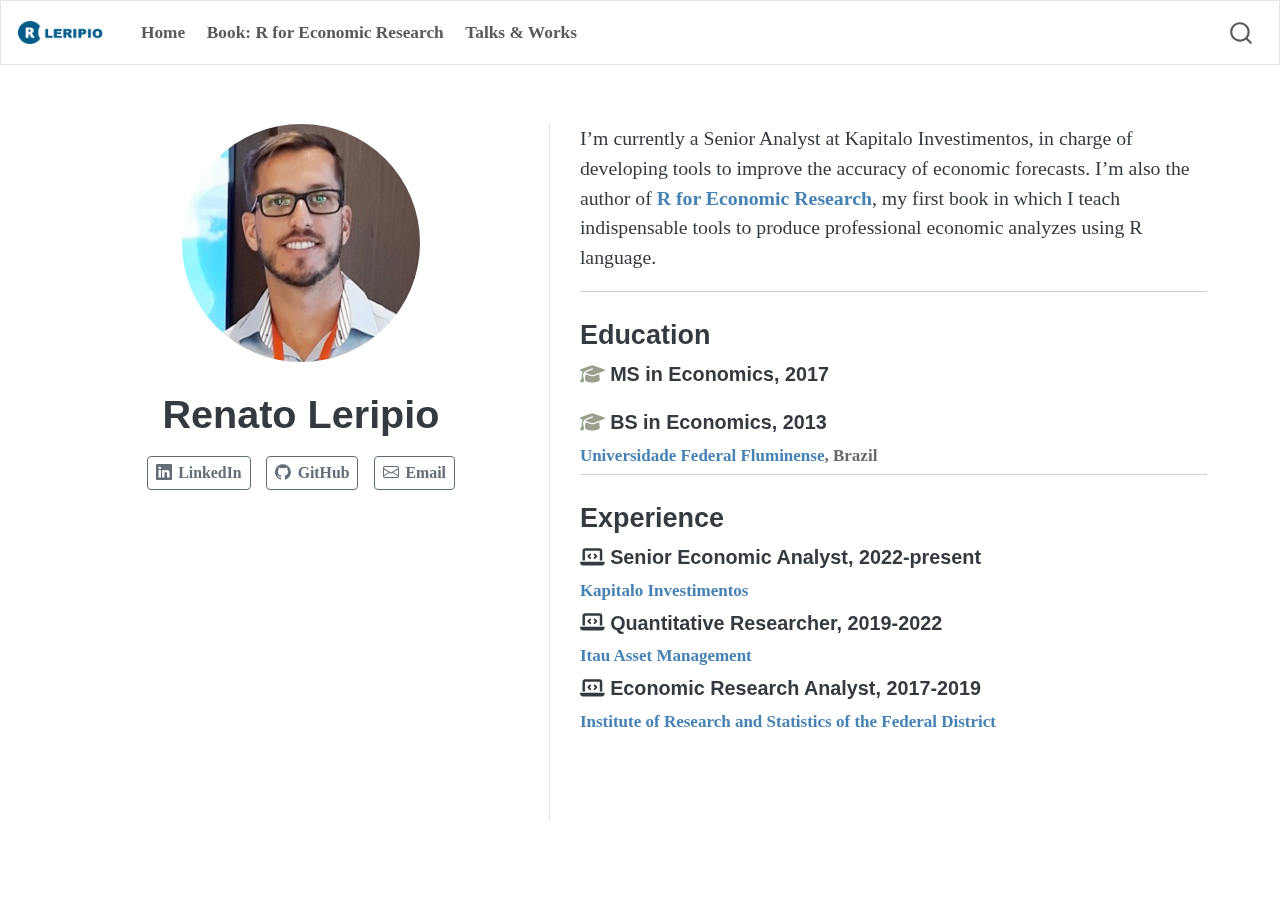
==== docs/index.html @ 789b15fc "Add files via upload" ====
<!DOCTYPE html>
<html xmlns="http://www.w3.org/1999/xhtml" lang="en" xml:lang="en"><head>

<meta charset="utf-8">
<meta name="generator" content="quarto-1.1.189">

<meta name="viewport" content="width=device-width, initial-scale=1.0, user-scalable=yes">


<title>Renato Leripio</title>
<style>
code{white-space: pre-wrap;}
span.smallcaps{font-variant: small-caps;}
div.columns{display: flex; gap: min(4vw, 1.5em);}
div.column{flex: auto; overflow-x: auto;}
div.hanging-indent{margin-left: 1.5em; text-indent: -1.5em;}
ul.task-list{list-style: none;}
ul.task-list li input[type="checkbox"] {
  width: 0.8em;
  margin: 0 0.8em 0.2em -1.6em;
  vertical-align: middle;
}
</style>


<script src="site_libs/quarto-nav/quarto-nav.js"></script>
<script src="site_libs/quarto-nav/headroom.min.js"></script>
<script src="site_libs/clipboard/clipboard.min.js"></script>
<script src="site_libs/quarto-search/autocomplete.umd.js"></script>
<script src="site_libs/quarto-search/fuse.min.js"></script>
<script src="site_libs/quarto-search/quarto-search.js"></script>
<meta name="quarto:offset" content="./">
<link href="./images/r_favicon.png" rel="icon" type="image/png">
<script src="site_libs/quarto-html/quarto.js"></script>
<script src="site_libs/quarto-html/popper.min.js"></script>
<script src="site_libs/quarto-html/tippy.umd.min.js"></script>
<link href="site_libs/quarto-html/tippy.css" rel="stylesheet">
<link href="site_libs/quarto-html/quarto-syntax-highlighting.css" rel="stylesheet" id="quarto-text-highlighting-styles">
<script src="site_libs/bootstrap/bootstrap.min.js"></script>
<link href="site_libs/bootstrap/bootstrap-icons.css" rel="stylesheet">
<link href="site_libs/bootstrap/bootstrap.min.css" rel="stylesheet" id="quarto-bootstrap" data-mode="light">
<script id="quarto-search-options" type="application/json">{
  "location": "navbar",
  "copy-button": false,
  "collapse-after": 3,
  "panel-placement": "end",
  "type": "overlay",
  "limit": 20,
  "language": {
    "search-no-results-text": "No results",
    "search-matching-documents-text": "matching documents",
    "search-copy-link-title": "Copy link to search",
    "search-hide-matches-text": "Hide additional matches",
    "search-more-match-text": "more match in this document",
    "search-more-matches-text": "more matches in this document",
    "search-clear-button-title": "Clear",
    "search-detached-cancel-button-title": "Cancel",
    "search-submit-button-title": "Submit"
  }
}</script>


<link rel="stylesheet" href="styles.css">
</head>

<body class="nav-fixed">

<div id="quarto-search-results"></div>
  <header id="quarto-header" class="headroom fixed-top">
    <nav class="navbar navbar-expand-lg navbar-dark ">
      <div class="navbar-container container-fluid">
      <div class="navbar-brand-container">
    <a href="./index.html" class="navbar-brand navbar-brand-logo">
    <img src="./images/logo.png" alt="" class="navbar-logo">
    </a>
  </div>
          <button class="navbar-toggler" type="button" data-bs-toggle="collapse" data-bs-target="#navbarCollapse" aria-controls="navbarCollapse" aria-expanded="false" aria-label="Toggle navigation" onclick="if (window.quartoToggleHeadroom) { window.quartoToggleHeadroom(); }">
  <span class="navbar-toggler-icon"></span>
</button>
          <div class="collapse navbar-collapse" id="navbarCollapse">
            <ul class="navbar-nav navbar-nav-scroll me-auto">
  <li class="nav-item">
    <a class="nav-link active" href="./index.html" aria-current="page">Home</a>
  </li>  
  <li class="nav-item">
    <a class="nav-link" href="./book.html">Book: R for Economic Research</a>
  </li>  
  <li class="nav-item">
    <a class="nav-link" href="./talks.html">Talks &amp; Works</a>
  </li>  
</ul>
              <div id="quarto-search" class="" title="Search"></div>
          </div> <!-- /navcollapse -->
      </div> <!-- /container-fluid -->
    </nav>
</header>
<!-- content -->
<div id="quarto-content" class="quarto-container page-columns page-rows-contents page-layout-full page-navbar">
<!-- sidebar -->
<!-- margin-sidebar -->
    
<!-- main -->
<div class="quarto-about-trestles column-page">
  <div class="about-entity">
    <img src="images/headshot2.jpg" class="about-image
  round " style="height: 12em; width: 12em;">
<header id="title-block-header" class="quarto-title-block default">
<div class="quarto-title">
<h1 class="title">Renato Leripio</h1>
</div>
<div class="quarto-title-meta">
  </div>
</header>
    <div class="about-links">
  <a href="https://www.linkedin.com/in/leripiorenato/" class="about-link">
    <i class="bi bi-linkedin"></i>
     <span class="about-link-text">LinkedIn</span>
  </a>
  <a href="https://github.com/leripio" class="about-link">
    <i class="bi bi-github"></i>
     <span class="about-link-text">GitHub</span>
  </a>
  <a href="mailto:leripiorenato@gmail.com" class="about-link">
    <i class="bi bi-envelope"></i>
     <span class="about-link-text">Email</span>
  </a>
</div>
  </div>
  <div class="about-contents"><main class="content column-page" id="quarto-document-content">
<p>I’m currently a Senior Analyst at Kapitalo Investimentos, in charge of developing tools to improve the accuracy of economic forecasts. I’m also the author of <a href="http://book.rleripio.com">R for Economic Research</a>, my first book in which I teach indispensable tools to produce professional economic analyzes using R language.</p>
<hr>
<section id="education" class="level3">
<h3 data-anchor-id="education">Education</h3>
<svg aria-label="Graduation Cap" role="img" viewbox="0 0 640 512" style="height:1em;width:1.25em;vertical-align:-0.125em;margin-left:auto;margin-right:auto;font-size:inherit;fill:#98A08D;overflow:visible;position:relative;"><title>Graduation Cap</title><path d="M320 32c-8.1 0-16.1 1.4-23.7 4.1L15.8 137.4C6.3 140.9 0 149.9 0 160s6.3 19.1 15.8 22.6l57.9 20.9C57.3 229.3 48 259.8 48 291.9v28.1c0 28.4-10.8 57.7-22.3 80.8c-6.5 13-13.9 25.8-22.5 37.6C0 442.7-.9 448.3 .9 453.4s6 8.9 11.2 10.2l64 16c4.2 1.1 8.7 .3 12.4-2s6.3-6.1 7.1-10.4c8.6-42.8 4.3-81.2-2.1-108.7C90.3 344.3 86 329.8 80 316.5V291.9c0-30.2 10.2-58.7 27.9-81.5c12.9-15.5 29.6-28 49.2-35.7l157-61.7c8.2-3.2 17.5 .8 20.7 9s-.8 17.5-9 20.7l-157 61.7c-12.4 4.9-23.3 12.4-32.2 21.6l159.6 57.6c7.6 2.7 15.6 4.1 23.7 4.1s16.1-1.4 23.7-4.1L624.2 182.6c9.5-3.4 15.8-12.5 15.8-22.6s-6.3-19.1-15.8-22.6L343.7 36.1C336.1 33.4 328.1 32 320 32zM128 408c0 35.3 86 72 192 72s192-36.7 192-72L496.7 262.6 354.5 314c-11.1 4-22.8 6-34.5 6s-23.5-2-34.5-6L143.3 262.6 128 408z"></path></svg> <strong>MS in Economics, 2017</strong>
<p></p>
<svg aria-label="Graduation Cap" role="img" viewbox="0 0 640 512" style="height:1em;width:1.25em;vertical-align:-0.125em;margin-left:auto;margin-right:auto;font-size:inherit;fill:#98A08D;overflow:visible;position:relative;"><title>Graduation Cap</title><path d="M320 32c-8.1 0-16.1 1.4-23.7 4.1L15.8 137.4C6.3 140.9 0 149.9 0 160s6.3 19.1 15.8 22.6l57.9 20.9C57.3 229.3 48 259.8 48 291.9v28.1c0 28.4-10.8 57.7-22.3 80.8c-6.5 13-13.9 25.8-22.5 37.6C0 442.7-.9 448.3 .9 453.4s6 8.9 11.2 10.2l64 16c4.2 1.1 8.7 .3 12.4-2s6.3-6.1 7.1-10.4c8.6-42.8 4.3-81.2-2.1-108.7C90.3 344.3 86 329.8 80 316.5V291.9c0-30.2 10.2-58.7 27.9-81.5c12.9-15.5 29.6-28 49.2-35.7l157-61.7c8.2-3.2 17.5 .8 20.7 9s-.8 17.5-9 20.7l-157 61.7c-12.4 4.9-23.3 12.4-32.2 21.6l159.6 57.6c7.6 2.7 15.6 4.1 23.7 4.1s16.1-1.4 23.7-4.1L624.2 182.6c9.5-3.4 15.8-12.5 15.8-22.6s-6.3-19.1-15.8-22.6L343.7 36.1C336.1 33.4 328.1 32 320 32zM128 408c0 35.3 86 72 192 72s192-36.7 192-72L496.7 262.6 354.5 314c-11.1 4-22.8 6-34.5 6s-23.5-2-34.5-6L143.3 262.6 128 408z"></path></svg> <strong>BS in Economics, 2013</strong>
<p></p>
<p class="custom-filiation">
<a href="https://www.uff.br/">Universidade Federal Fluminense</a>, Brazil
</p>
<hr>
</section>
<section id="experience" class="level3">
<h3 data-anchor-id="experience">Experience</h3>
<svg aria-hidden="true" role="img" viewbox="0 0 640 512" style="height:1em;width:1.25em;vertical-align:-0.125em;margin-left:auto;margin-right:auto;font-size:inherit;fill:currentColor;overflow:visible;position:relative;"><path d="M64 96c0-35.3 28.7-64 64-64H512c35.3 0 64 28.7 64 64V352H512V96H128V352H64V96zM0 403.2C0 392.6 8.6 384 19.2 384H620.8c10.6 0 19.2 8.6 19.2 19.2c0 42.4-34.4 76.8-76.8 76.8H76.8C34.4 480 0 445.6 0 403.2zM281 209l-31 31 31 31c9.4 9.4 9.4 24.6 0 33.9s-24.6 9.4-33.9 0l-48-48c-9.4-9.4-9.4-24.6 0-33.9l48-48c9.4-9.4 24.6-9.4 33.9 0s9.4 24.6 0 33.9zM393 175l48 48c9.4 9.4 9.4 24.6 0 33.9l-48 48c-9.4 9.4-24.6 9.4-33.9 0s-9.4-24.6 0-33.9l31-31-31-31c-9.4-9.4-9.4-24.6 0-33.9s24.6-9.4 33.9 0z"></path></svg> <strong>Senior Economic Analyst, 2022-present</strong>
<p></p>
<p class="custom-filiation">
<a href="https://www.kapitalo.com.br">Kapitalo Investimentos</a>
</p>
<svg aria-hidden="true" role="img" viewbox="0 0 640 512" style="height:1em;width:1.25em;vertical-align:-0.125em;margin-left:auto;margin-right:auto;font-size:inherit;fill:currentColor;overflow:visible;position:relative;"><path d="M64 96c0-35.3 28.7-64 64-64H512c35.3 0 64 28.7 64 64V352H512V96H128V352H64V96zM0 403.2C0 392.6 8.6 384 19.2 384H620.8c10.6 0 19.2 8.6 19.2 19.2c0 42.4-34.4 76.8-76.8 76.8H76.8C34.4 480 0 445.6 0 403.2zM281 209l-31 31 31 31c9.4 9.4 9.4 24.6 0 33.9s-24.6 9.4-33.9 0l-48-48c-9.4-9.4-9.4-24.6 0-33.9l48-48c9.4-9.4 24.6-9.4 33.9 0s9.4 24.6 0 33.9zM393 175l48 48c9.4 9.4 9.4 24.6 0 33.9l-48 48c-9.4 9.4-24.6 9.4-33.9 0s-9.4-24.6 0-33.9l31-31-31-31c-9.4-9.4-9.4-24.6 0-33.9s24.6-9.4 33.9 0z"></path></svg> <strong>Quantitative Researcher, 2019-2022</strong>
<p></p>
<p class="custom-filiation">
<a href="https://www.itauassetmanagement.com.br/">Itau Asset Management</a>
</p>
<svg aria-hidden="true" role="img" viewbox="0 0 640 512" style="height:1em;width:1.25em;vertical-align:-0.125em;margin-left:auto;margin-right:auto;font-size:inherit;fill:currentColor;overflow:visible;position:relative;"><path d="M64 96c0-35.3 28.7-64 64-64H512c35.3 0 64 28.7 64 64V352H512V96H128V352H64V96zM0 403.2C0 392.6 8.6 384 19.2 384H620.8c10.6 0 19.2 8.6 19.2 19.2c0 42.4-34.4 76.8-76.8 76.8H76.8C34.4 480 0 445.6 0 403.2zM281 209l-31 31 31 31c9.4 9.4 9.4 24.6 0 33.9s-24.6 9.4-33.9 0l-48-48c-9.4-9.4-9.4-24.6 0-33.9l48-48c9.4-9.4 24.6-9.4 33.9 0s9.4 24.6 0 33.9zM393 175l48 48c9.4 9.4 9.4 24.6 0 33.9l-48 48c-9.4 9.4-24.6 9.4-33.9 0s-9.4-24.6 0-33.9l31-31-31-31c-9.4-9.4-9.4-24.6 0-33.9s24.6-9.4 33.9 0z"></path></svg> <strong>Economic Research Analyst, 2017-2019</strong>
<p></p>
<p class="custom-filiation">
<a href="https://www.ipe.df.gov.br/">Institute of Research and Statistics of the Federal District</a>
</p>


</section>
</main></div>
</div>
 <!-- /main -->
<script id="quarto-html-after-body" type="application/javascript">
window.document.addEventListener("DOMContentLoaded", function (event) {
  const toggleBodyColorMode = (bsSheetEl) => {
    const mode = bsSheetEl.getAttribute("data-mode");
    const bodyEl = window.document.querySelector("body");
    if (mode === "dark") {
      bodyEl.classList.add("quarto-dark");
      bodyEl.classList.remove("quarto-light");
    } else {
      bodyEl.classList.add("quarto-light");
      bodyEl.classList.remove("quarto-dark");
    }
  }
  const toggleBodyColorPrimary = () => {
    const bsSheetEl = window.document.querySelector("link#quarto-bootstrap");
    if (bsSheetEl) {
      toggleBodyColorMode(bsSheetEl);
    }
  }
  toggleBodyColorPrimary();  
  const clipboard = new window.ClipboardJS('.code-copy-button', {
    target: function(trigger) {
      return trigger.previousElementSibling;
    }
  });
  clipboard.on('success', function(e) {
    // button target
    const button = e.trigger;
    // don't keep focus
    button.blur();
    // flash "checked"
    button.classList.add('code-copy-button-checked');
    var currentTitle = button.getAttribute("title");
    button.setAttribute("title", "Copied!");
    setTimeout(function() {
      button.setAttribute("title", currentTitle);
      button.classList.remove('code-copy-button-checked');
    }, 1000);
    // clear code selection
    e.clearSelection();
  });
  function tippyHover(el, contentFn) {
    const config = {
      allowHTML: true,
      content: contentFn,
      maxWidth: 500,
      delay: 100,
      arrow: false,
      appendTo: function(el) {
          return el.parentElement;
      },
      interactive: true,
      interactiveBorder: 10,
      theme: 'quarto',
      placement: 'bottom-start'
    };
    window.tippy(el, config); 
  }
  const noterefs = window.document.querySelectorAll('a[role="doc-noteref"]');
  for (var i=0; i<noterefs.length; i++) {
    const ref = noterefs[i];
    tippyHover(ref, function() {
      // use id or data attribute instead here
      let href = ref.getAttribute('data-footnote-href') || ref.getAttribute('href');
      try { href = new URL(href).hash; } catch {}
      const id = href.replace(/^#\/?/, "");
      const note = window.document.getElementById(id);
      return note.innerHTML;
    });
  }
  var bibliorefs = window.document.querySelectorAll('a[role="doc-biblioref"]');
  for (var i=0; i<bibliorefs.length; i++) {
    const ref = bibliorefs[i];
    const cites = ref.parentNode.getAttribute('data-cites').split(' ');
    tippyHover(ref, function() {
      var popup = window.document.createElement('div');
      cites.forEach(function(cite) {
        var citeDiv = window.document.createElement('div');
        citeDiv.classList.add('hanging-indent');
        citeDiv.classList.add('csl-entry');
        var biblioDiv = window.document.getElementById('ref-' + cite);
        if (biblioDiv) {
          citeDiv.innerHTML = biblioDiv.innerHTML;
        }
        popup.appendChild(citeDiv);
      });
      return popup.innerHTML;
    });
  }
});
</script>
</div> <!-- /content -->



</body></html>
---- docs/site_libs/quarto-html/tippy.css ----
.tippy-box[data-animation=fade][data-state=hidden]{opacity:0}[data-tippy-root]{max-width:calc(100vw - 10px)}.tippy-box{position:relative;background-color:#333;color:#fff;border-radius:4px;font-size:14px;line-height:1.4;white-space:normal;outline:0;transition-property:transform,visibility,opacity}.tippy-box[data-placement^=top]>.tippy-arrow{bottom:0}.tippy-box[data-placement^=top]>.tippy-arrow:before{bottom:-7px;left:0;border-width:8px 8px 0;border-top-color:initial;transform-origin:center top}.tippy-box[data-placement^=bottom]>.tippy-arrow{top:0}.tippy-box[data-placement^=bottom]>.tippy-arrow:before{top:-7px;left:0;border-width:0 8px 8px;border-bottom-color:initial;transform-origin:center bottom}.tippy-box[data-placement^=left]>.tippy-arrow{right:0}.tippy-box[data-placement^=left]>.tippy-arrow:before{border-width:8px 0 8px 8px;border-left-color:initial;right:-7px;transform-origin:center left}.tippy-box[data-placement^=right]>.tippy-arrow{left:0}.tippy-box[data-placement^=right]>.tippy-arrow:before{left:-7px;border-width:8px 8px 8px 0;border-right-color:initial;transform-origin:center right}.tippy-box[data-inertia][data-state=visible]{transition-timing-function:cubic-bezier(.54,1.5,.38,1.11)}.tippy-arrow{width:16px;height:16px;color:#333}.tippy-arrow:before{content:"";position:absolute;border-color:transparent;border-style:solid}.tippy-content{position:relative;padding:5px 9px;z-index:1}
---- docs/site_libs/quarto-html/quarto-syntax-highlighting.css ----
/* quarto syntax highlight colors */
:root {
  --quarto-hl-ot-color: #003B4F;
  --quarto-hl-at-color: #657422;
  --quarto-hl-ss-color: #20794D;
  --quarto-hl-an-color: #5E5E5E;
  --quarto-hl-fu-color: #4758AB;
  --quarto-hl-st-color: #20794D;
  --quarto-hl-cf-color: #003B4F;
  --quarto-hl-op-color: #5E5E5E;
  --quarto-hl-er-color: #AD0000;
  --quarto-hl-bn-color: #AD0000;
  --quarto-hl-al-color: #AD0000;
  --quarto-hl-va-color: #111111;
  --quarto-hl-bu-color: inherit;
  --quarto-hl-ex-color: inherit;
  --quarto-hl-pp-color: #AD0000;
  --quarto-hl-in-color: #5E5E5E;
  --quarto-hl-vs-color: #20794D;
  --quarto-hl-wa-color: #5E5E5E;
  --quarto-hl-do-color: #5E5E5E;
  --quarto-hl-im-color: #00769E;
  --quarto-hl-ch-color: #20794D;
  --quarto-hl-dt-color: #AD0000;
  --quarto-hl-fl-color: #AD0000;
  --quarto-hl-co-color: #5E5E5E;
  --quarto-hl-cv-color: #5E5E5E;
  --quarto-hl-cn-color: #8f5902;
  --quarto-hl-sc-color: #5E5E5E;
  --quarto-hl-dv-color: #AD0000;
  --quarto-hl-kw-color: #003B4F;
}

/* other quarto variables */
:root {
  --quarto-font-monospace: SFMono-Regular, Menlo, Monaco, Consolas, "Liberation Mono", "Courier New", monospace;
}

pre > code.sourceCode > span {
  color: #003B4F;
}

code span {
  color: #003B4F;
}

code.sourceCode > span {
  color: #003B4F;
}

div.sourceCode,
div.sourceCode pre.sourceCode {
  color: #003B4F;
}

code span.ot {
  color: #003B4F;
}

code span.at {
  color: #657422;
}

code span.ss {
  color: #20794D;
}

code span.an {
  color: #5E5E5E;
}

code span.fu {
  color: #4758AB;
}

code span.st {
  color: #20794D;
}

code span.cf {
  color: #003B4F;
}

code span.op {
  color: #5E5E5E;
}

code span.er {
  color: #AD0000;
}

code span.bn {
  color: #AD0000;
}

code span.al {
  color: #AD0000;
}

code span.va {
  color: #111111;
}

code span.pp {
  color: #AD0000;
}

code span.in {
  color: #5E5E5E;
}

code span.vs {
  color: #20794D;
}

code span.wa {
  color: #5E5E5E;
  font-style: italic;
}

code span.do {
  color: #5E5E5E;
  font-style: italic;
}

code span.im {
  color: #00769E;
}

code span.ch {
  color: #20794D;
}

code span.dt {
  color: #AD0000;
}

code span.fl {
  color: #AD0000;
}

code span.co {
  color: #5E5E5E;
}

code span.cv {
  color: #5E5E5E;
  font-style: italic;
}

code span.cn {
  color: #8f5902;
}

code span.sc {
  color: #5E5E5E;
}

code span.dv {
  color: #AD0000;
}

code span.kw {
  color: #003B4F;
}

.prevent-inlining {
  content: "</";
}

/*# sourceMappingURL=debc5d5d77c3f9108843748ff7464032.css.map */
---- docs/styles.css ----
/* css styles */

.custom-filiation {
  @import url('https://fonts.googleapis.com/css2?family=Bree+Serif&display=swap');
  font-family: 'Bree Serif', serif;
  font-size: 17px;
  font-weight: bold;
  line-height: 0;
  color: #696969;
  margin-right: 10px;
}

a:link {
  @import url('https://fonts.googleapis.com/css2?family=Bree+Serif&display=swap');
  font-family: 'Bree Serif', serif;
  text-decoration: none;
  color: #4682B4;
  font-weight: bold;
}

a:hover {
  font-weight: bold;
  text-decoration: underline;
  @import url('https://fonts.googleapis.com/css2?family=Bree+Serif&display=swap');
  font-family: 'Bree Serif', serif;
  color: #B0C4DE;
}
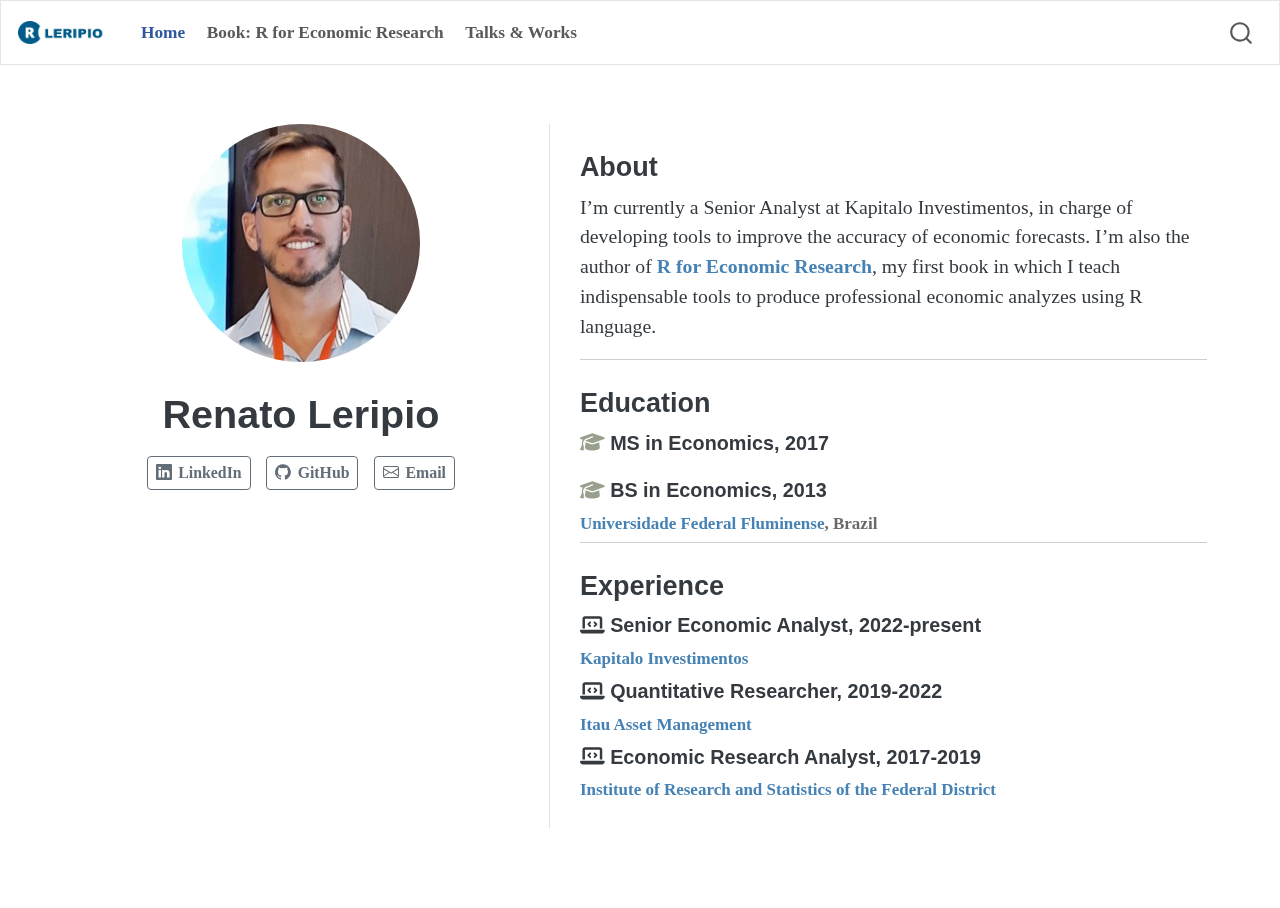
==== commit d2453d49: "Add files via upload" ====
--- a/docs/index.html
+++ b/docs/index.html
@@ -2,7 +2,7 @@
 <html xmlns="http://www.w3.org/1999/xhtml" lang="en" xml:lang="en"><head>
 
 <meta charset="utf-8">
-<meta name="generator" content="quarto-1.1.189">
+<meta name="generator" content="quarto-1.2.269">
 
 <meta name="viewport" content="width=device-width, initial-scale=1.0, user-scalable=yes">
 
@@ -80,13 +80,16 @@
           <div class="collapse navbar-collapse" id="navbarCollapse">
             <ul class="navbar-nav navbar-nav-scroll me-auto">
   <li class="nav-item">
-    <a class="nav-link active" href="./index.html" aria-current="page">Home</a>
+    <a class="nav-link active" href="./index.html" aria-current="page">
+ <span class="menu-text">Home</span></a>
   </li>  
   <li class="nav-item">
-    <a class="nav-link" href="./book.html">Book: R for Economic Research</a>
+    <a class="nav-link" href="./book.html">
+ <span class="menu-text">Book: R for Economic Research</span></a>
   </li>  
   <li class="nav-item">
-    <a class="nav-link" href="./talks.html">Talks &amp; Works</a>
+    <a class="nav-link" href="./talks.html">
+ <span class="menu-text">Talks &amp; Works</span></a>
   </li>  
 </ul>
               <div id="quarto-search" class="" title="Search"></div>
@@ -127,8 +130,11 @@
 </div>
   </div>
   <div class="about-contents"><main class="content column-page" id="quarto-document-content">
+<section id="about" class="level3">
+<h3 data-anchor-id="about">About</h3>
 <p>I’m currently a Senior Analyst at Kapitalo Investimentos, in charge of developing tools to improve the accuracy of economic forecasts. I’m also the author of <a href="http://book.rleripio.com">R for Economic Research</a>, my first book in which I teach indispensable tools to produce professional economic analyzes using R language.</p>
 <hr>
+</section>
 <section id="education" class="level3">
 <h3 data-anchor-id="education">Education</h3>
 <svg aria-label="Graduation Cap" role="img" viewbox="0 0 640 512" style="height:1em;width:1.25em;vertical-align:-0.125em;margin-left:auto;margin-right:auto;font-size:inherit;fill:#98A08D;overflow:visible;position:relative;"><title>Graduation Cap</title><path d="M320 32c-8.1 0-16.1 1.4-23.7 4.1L15.8 137.4C6.3 140.9 0 149.9 0 160s6.3 19.1 15.8 22.6l57.9 20.9C57.3 229.3 48 259.8 48 291.9v28.1c0 28.4-10.8 57.7-22.3 80.8c-6.5 13-13.9 25.8-22.5 37.6C0 442.7-.9 448.3 .9 453.4s6 8.9 11.2 10.2l64 16c4.2 1.1 8.7 .3 12.4-2s6.3-6.1 7.1-10.4c8.6-42.8 4.3-81.2-2.1-108.7C90.3 344.3 86 329.8 80 316.5V291.9c0-30.2 10.2-58.7 27.9-81.5c12.9-15.5 29.6-28 49.2-35.7l157-61.7c8.2-3.2 17.5 .8 20.7 9s-.8 17.5-9 20.7l-157 61.7c-12.4 4.9-23.3 12.4-32.2 21.6l159.6 57.6c7.6 2.7 15.6 4.1 23.7 4.1s16.1-1.4 23.7-4.1L624.2 182.6c9.5-3.4 15.8-12.5 15.8-22.6s-6.3-19.1-15.8-22.6L343.7 36.1C336.1 33.4 328.1 32 320 32zM128 408c0 35.3 86 72 192 72s192-36.7 192-72L496.7 262.6 354.5 314c-11.1 4-22.8 6-34.5 6s-23.5-2-34.5-6L143.3 262.6 128 408z"></path></svg> <strong>MS in Economics, 2017</strong>
@@ -197,7 +203,24 @@
     button.classList.add('code-copy-button-checked');
     var currentTitle = button.getAttribute("title");
     button.setAttribute("title", "Copied!");
+    let tooltip;
+    if (window.bootstrap) {
+      button.setAttribute("data-bs-toggle", "tooltip");
+      button.setAttribute("data-bs-placement", "left");
+      button.setAttribute("data-bs-title", "Copied!");
+      tooltip = new bootstrap.Tooltip(button, 
+        { trigger: "manual", 
+          customClass: "code-copy-button-tooltip",
+          offset: [0, -8]});
+      tooltip.show();    
+    }
     setTimeout(function() {
+      if (tooltip) {
+        tooltip.hide();
+        button.removeAttribute("data-bs-title");
+        button.removeAttribute("data-bs-toggle");
+        button.removeAttribute("data-bs-placement");
+      }
       button.setAttribute("title", currentTitle);
       button.classList.remove('code-copy-button-checked');
     }, 1000);
@@ -233,24 +256,42 @@
       return note.innerHTML;
     });
   }
+  const findCites = (el) => {
+    const parentEl = el.parentElement;
+    if (parentEl) {
+      const cites = parentEl.dataset.cites;
+      if (cites) {
+        return {
+          el,
+          cites: cites.split(' ')
+        };
+      } else {
+        return findCites(el.parentElement)
+      }
+    } else {
+      return undefined;
+    }
+  };
   var bibliorefs = window.document.querySelectorAll('a[role="doc-biblioref"]');
   for (var i=0; i<bibliorefs.length; i++) {
     const ref = bibliorefs[i];
-    const cites = ref.parentNode.getAttribute('data-cites').split(' ');
-    tippyHover(ref, function() {
-      var popup = window.document.createElement('div');
-      cites.forEach(function(cite) {
-        var citeDiv = window.document.createElement('div');
-        citeDiv.classList.add('hanging-indent');
-        citeDiv.classList.add('csl-entry');
-        var biblioDiv = window.document.getElementById('ref-' + cite);
-        if (biblioDiv) {
-          citeDiv.innerHTML = biblioDiv.innerHTML;
-        }
-        popup.appendChild(citeDiv);
+    const citeInfo = findCites(ref);
+    if (citeInfo) {
+      tippyHover(citeInfo.el, function() {
+        var popup = window.document.createElement('div');
+        citeInfo.cites.forEach(function(cite) {
+          var citeDiv = window.document.createElement('div');
+          citeDiv.classList.add('hanging-indent');
+          citeDiv.classList.add('csl-entry');
+          var biblioDiv = window.document.getElementById('ref-' + cite);
+          if (biblioDiv) {
+            citeDiv.innerHTML = biblioDiv.innerHTML;
+          }
+          popup.appendChild(citeDiv);
+        });
+        return popup.innerHTML;
       });
-      return popup.innerHTML;
-    });
+    }
   }
 });
 </script>
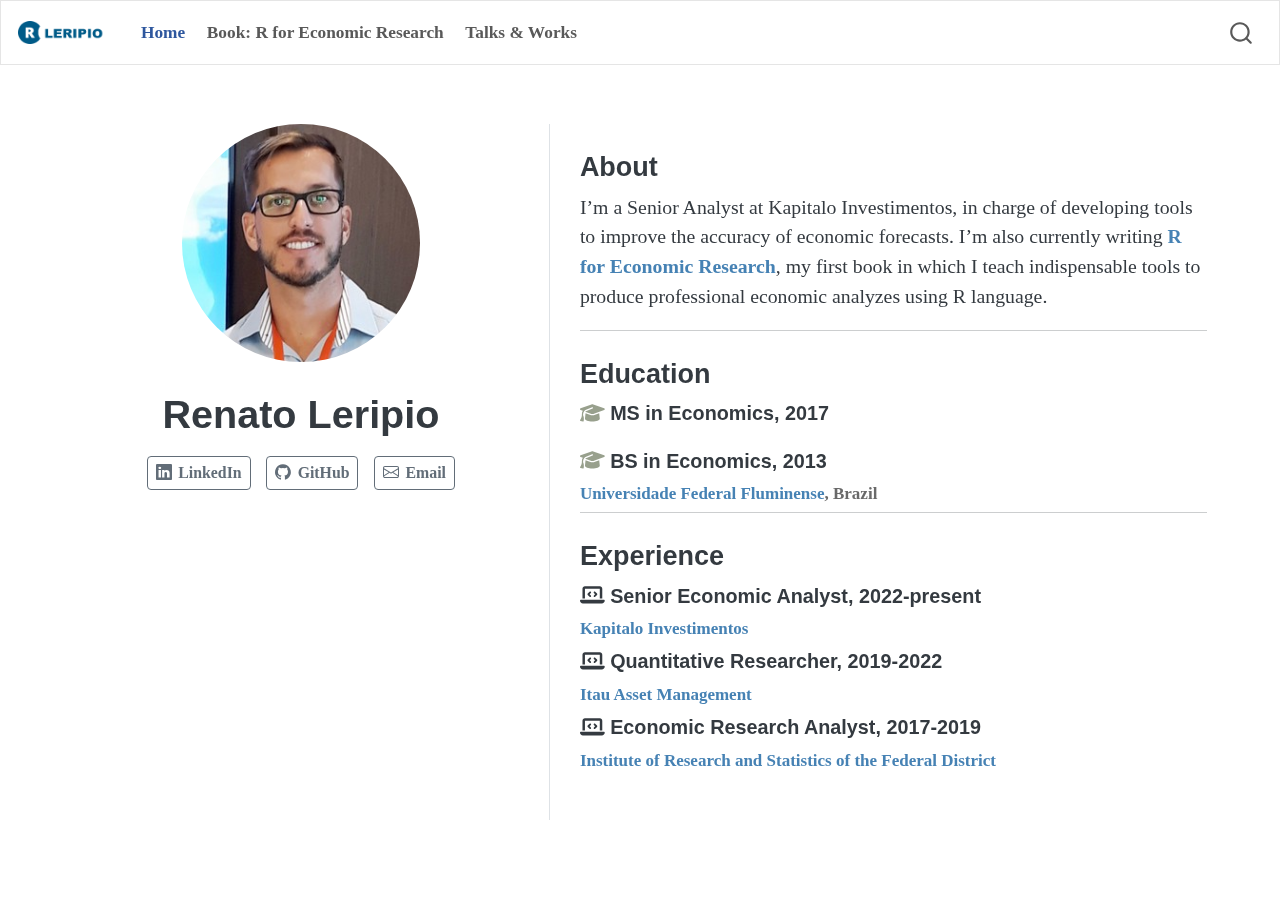
==== commit d304e20a: "Add files via upload" ====
--- a/docs/index.html
+++ b/docs/index.html
@@ -58,6 +58,15 @@
     "search-submit-button-title": "Submit"
   }
 }</script>
+<script async="" src="https://www.googletagmanager.com/gtag/js?id=G-4HE60YY1JD"></script>
+
+<script type="text/javascript">
+
+window.dataLayer = window.dataLayer || [];
+function gtag(){dataLayer.push(arguments);}
+gtag('js', new Date());
+gtag('config', 'G-4HE60YY1JD', { 'anonymize_ip': true});
+</script>
 
 
 <link rel="stylesheet" href="styles.css">
@@ -132,7 +141,7 @@
   <div class="about-contents"><main class="content column-page" id="quarto-document-content">
 <section id="about" class="level3">
 <h3 data-anchor-id="about">About</h3>
-<p>I’m currently a Senior Analyst at Kapitalo Investimentos, in charge of developing tools to improve the accuracy of economic forecasts. I’m also the author of <a href="http://book.rleripio.com">R for Economic Research</a>, my first book in which I teach indispensable tools to produce professional economic analyzes using R language.</p>
+<p>I’m a Senior Analyst at Kapitalo Investimentos, in charge of developing tools to improve the accuracy of economic forecasts. I’m also currently writing <a href="http://book.rleripio.com">R for Economic Research</a>, my first book in which I teach indispensable tools to produce professional economic analyzes using R language.</p>
 <hr>
 </section>
 <section id="education" class="level3">
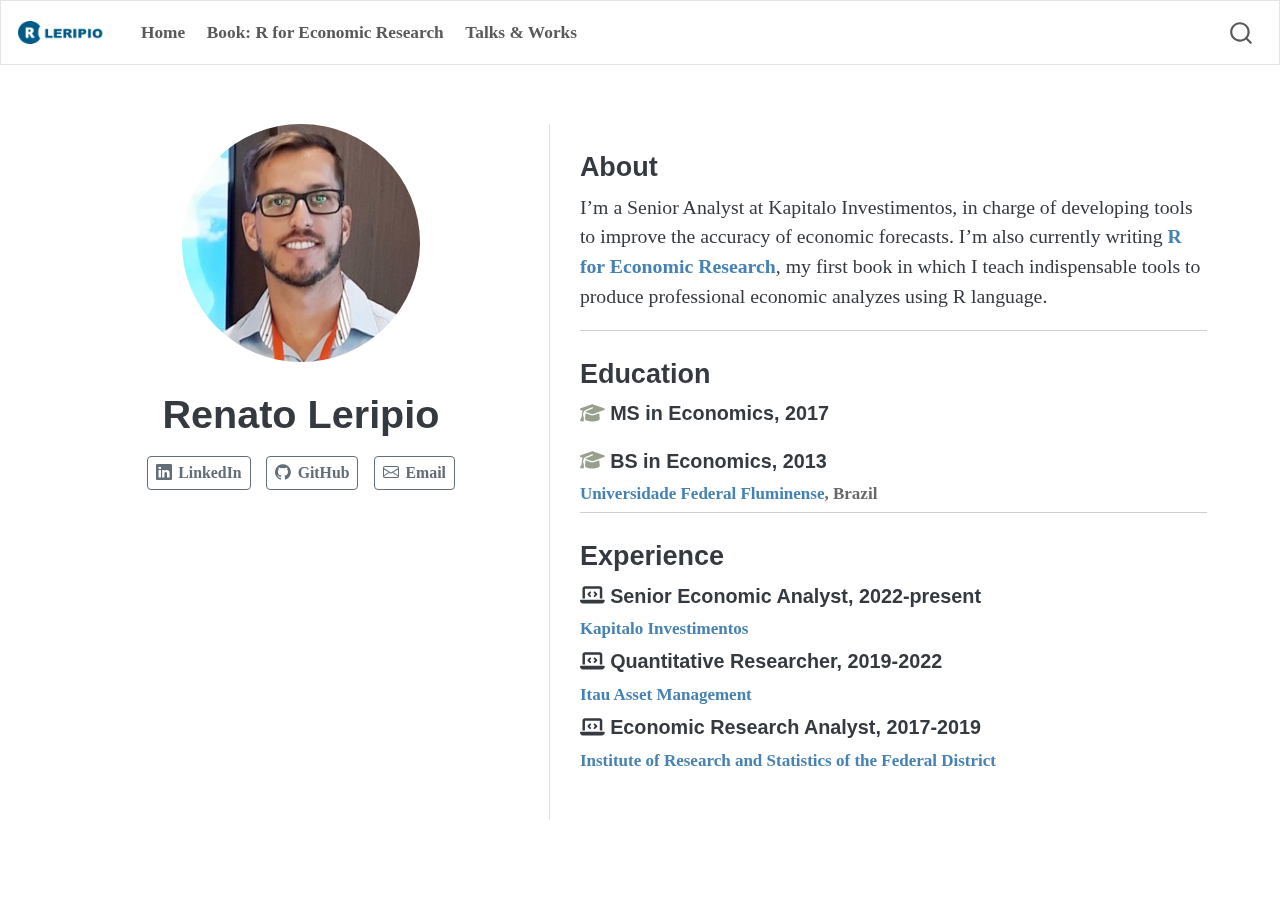
==== commit 13601ebd: "Add files via upload" ====
--- a/docs/index.html
+++ b/docs/index.html
@@ -2,7 +2,7 @@
 <html xmlns="http://www.w3.org/1999/xhtml" lang="en" xml:lang="en"><head>
 
 <meta charset="utf-8">
-<meta name="generator" content="quarto-1.2.269">
+<meta name="generator" content="quarto-1.1.189">
 
 <meta name="viewport" content="width=device-width, initial-scale=1.0, user-scalable=yes">
 
@@ -89,16 +89,13 @@
           <div class="collapse navbar-collapse" id="navbarCollapse">
             <ul class="navbar-nav navbar-nav-scroll me-auto">
   <li class="nav-item">
-    <a class="nav-link active" href="./index.html" aria-current="page">
- <span class="menu-text">Home</span></a>
+    <a class="nav-link active" href="./index.html" aria-current="page">Home</a>
   </li>  
   <li class="nav-item">
-    <a class="nav-link" href="./book.html">
- <span class="menu-text">Book: R for Economic Research</span></a>
+    <a class="nav-link" href="./book.html">Book: R for Economic Research</a>
   </li>  
   <li class="nav-item">
-    <a class="nav-link" href="./talks.html">
- <span class="menu-text">Talks &amp; Works</span></a>
+    <a class="nav-link" href="./talks.html">Talks &amp; Works</a>
   </li>  
 </ul>
               <div id="quarto-search" class="" title="Search"></div>
@@ -141,7 +138,7 @@
   <div class="about-contents"><main class="content column-page" id="quarto-document-content">
 <section id="about" class="level3">
 <h3 data-anchor-id="about">About</h3>
-<p>I’m a Senior Analyst at Kapitalo Investimentos, in charge of developing tools to improve the accuracy of economic forecasts. I’m also currently writing <a href="http://book.rleripio.com">R for Economic Research</a>, my first book in which I teach indispensable tools to produce professional economic analyzes using R language.</p>
+<p>I’m a Senior Analyst at Kapitalo Investimentos, in charge of developing tools to improve the accuracy of economic forecasts. I’m also currently writing <a href="http://book.rleripio.com" target="_blank">R for Economic Research</a>, my first book in which I teach indispensable tools to produce professional economic analyzes using R language.</p>
 <hr>
 </section>
 <section id="education" class="level3">
@@ -212,24 +209,7 @@
     button.classList.add('code-copy-button-checked');
     var currentTitle = button.getAttribute("title");
     button.setAttribute("title", "Copied!");
-    let tooltip;
-    if (window.bootstrap) {
-      button.setAttribute("data-bs-toggle", "tooltip");
-      button.setAttribute("data-bs-placement", "left");
-      button.setAttribute("data-bs-title", "Copied!");
-      tooltip = new bootstrap.Tooltip(button, 
-        { trigger: "manual", 
-          customClass: "code-copy-button-tooltip",
-          offset: [0, -8]});
-      tooltip.show();    
-    }
     setTimeout(function() {
-      if (tooltip) {
-        tooltip.hide();
-        button.removeAttribute("data-bs-title");
-        button.removeAttribute("data-bs-toggle");
-        button.removeAttribute("data-bs-placement");
-      }
       button.setAttribute("title", currentTitle);
       button.classList.remove('code-copy-button-checked');
     }, 1000);
@@ -265,42 +245,24 @@
       return note.innerHTML;
     });
   }
-  const findCites = (el) => {
-    const parentEl = el.parentElement;
-    if (parentEl) {
-      const cites = parentEl.dataset.cites;
-      if (cites) {
-        return {
-          el,
-          cites: cites.split(' ')
-        };
-      } else {
-        return findCites(el.parentElement)
-      }
-    } else {
-      return undefined;
-    }
-  };
   var bibliorefs = window.document.querySelectorAll('a[role="doc-biblioref"]');
   for (var i=0; i<bibliorefs.length; i++) {
     const ref = bibliorefs[i];
-    const citeInfo = findCites(ref);
-    if (citeInfo) {
-      tippyHover(citeInfo.el, function() {
-        var popup = window.document.createElement('div');
-        citeInfo.cites.forEach(function(cite) {
-          var citeDiv = window.document.createElement('div');
-          citeDiv.classList.add('hanging-indent');
-          citeDiv.classList.add('csl-entry');
-          var biblioDiv = window.document.getElementById('ref-' + cite);
-          if (biblioDiv) {
-            citeDiv.innerHTML = biblioDiv.innerHTML;
-          }
-          popup.appendChild(citeDiv);
-        });
-        return popup.innerHTML;
+    const cites = ref.parentNode.getAttribute('data-cites').split(' ');
+    tippyHover(ref, function() {
+      var popup = window.document.createElement('div');
+      cites.forEach(function(cite) {
+        var citeDiv = window.document.createElement('div');
+        citeDiv.classList.add('hanging-indent');
+        citeDiv.classList.add('csl-entry');
+        var biblioDiv = window.document.getElementById('ref-' + cite);
+        if (biblioDiv) {
+          citeDiv.innerHTML = biblioDiv.innerHTML;
+        }
+        popup.appendChild(citeDiv);
       });
-    }
+      return popup.innerHTML;
+    });
   }
 });
 </script>
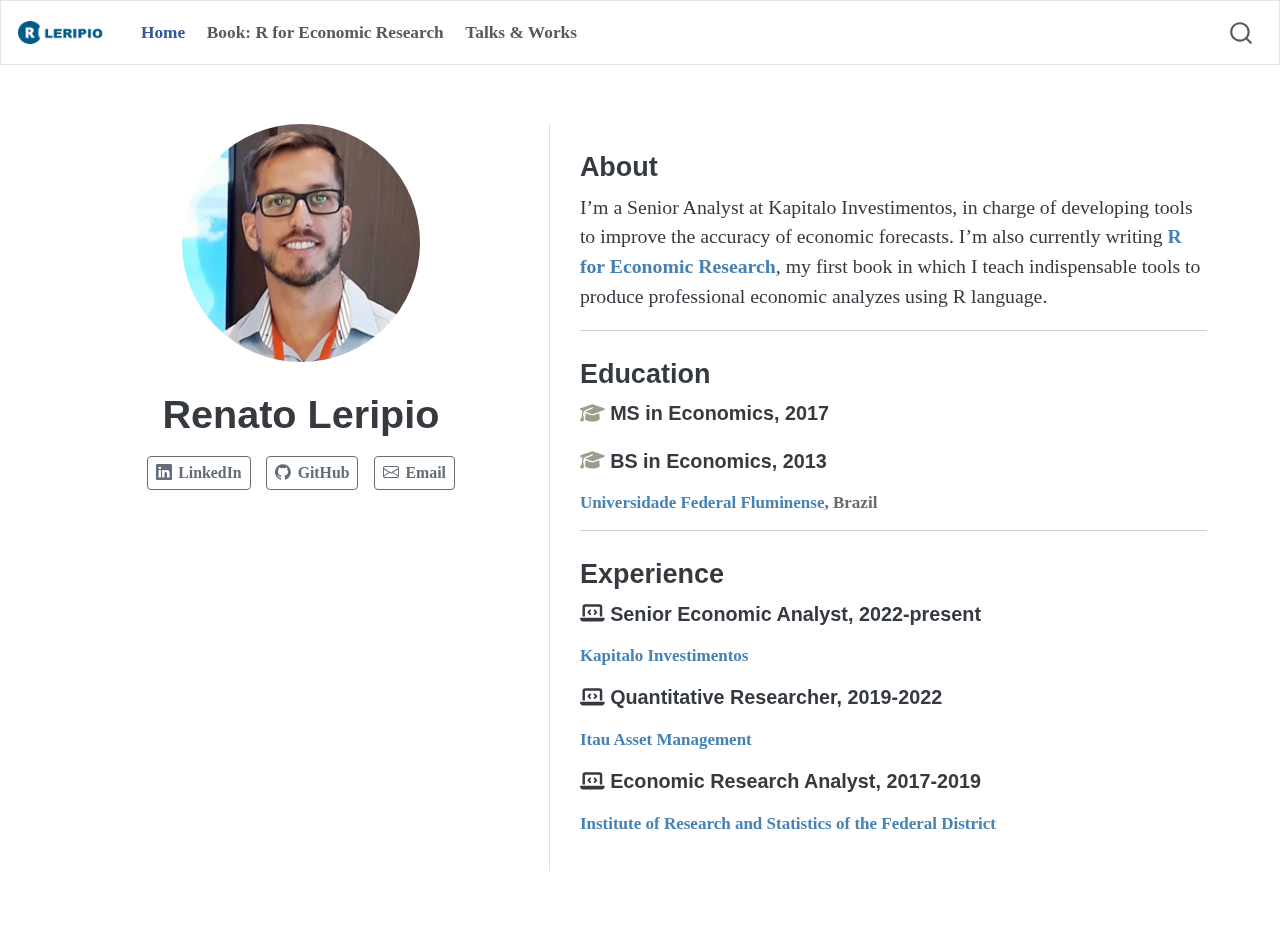
==== commit ed62396b: "Add files via upload" ====
--- a/docs/index.html
+++ b/docs/index.html
@@ -2,7 +2,7 @@
 <html xmlns="http://www.w3.org/1999/xhtml" lang="en" xml:lang="en"><head>
 
 <meta charset="utf-8">
-<meta name="generator" content="quarto-1.1.189">
+<meta name="generator" content="quarto-1.2.269">
 
 <meta name="viewport" content="width=device-width, initial-scale=1.0, user-scalable=yes">
 
@@ -89,13 +89,16 @@
           <div class="collapse navbar-collapse" id="navbarCollapse">
             <ul class="navbar-nav navbar-nav-scroll me-auto">
   <li class="nav-item">
-    <a class="nav-link active" href="./index.html" aria-current="page">Home</a>
+    <a class="nav-link active" href="./index.html" aria-current="page">
+ <span class="menu-text">Home</span></a>
   </li>  
   <li class="nav-item">
-    <a class="nav-link" href="./book.html">Book: R for Economic Research</a>
+    <a class="nav-link" href="./book.html">
+ <span class="menu-text">Book: R for Economic Research</span></a>
   </li>  
   <li class="nav-item">
-    <a class="nav-link" href="./talks.html">Talks &amp; Works</a>
+    <a class="nav-link" href="./talks.html">
+ <span class="menu-text">Talks &amp; Works</span></a>
   </li>  
 </ul>
               <div id="quarto-search" class="" title="Search"></div>
@@ -209,7 +212,24 @@
     button.classList.add('code-copy-button-checked');
     var currentTitle = button.getAttribute("title");
     button.setAttribute("title", "Copied!");
+    let tooltip;
+    if (window.bootstrap) {
+      button.setAttribute("data-bs-toggle", "tooltip");
+      button.setAttribute("data-bs-placement", "left");
+      button.setAttribute("data-bs-title", "Copied!");
+      tooltip = new bootstrap.Tooltip(button, 
+        { trigger: "manual", 
+          customClass: "code-copy-button-tooltip",
+          offset: [0, -8]});
+      tooltip.show();    
+    }
     setTimeout(function() {
+      if (tooltip) {
+        tooltip.hide();
+        button.removeAttribute("data-bs-title");
+        button.removeAttribute("data-bs-toggle");
+        button.removeAttribute("data-bs-placement");
+      }
       button.setAttribute("title", currentTitle);
       button.classList.remove('code-copy-button-checked');
     }, 1000);
@@ -245,24 +265,42 @@
       return note.innerHTML;
     });
   }
+  const findCites = (el) => {
+    const parentEl = el.parentElement;
+    if (parentEl) {
+      const cites = parentEl.dataset.cites;
+      if (cites) {
+        return {
+          el,
+          cites: cites.split(' ')
+        };
+      } else {
+        return findCites(el.parentElement)
+      }
+    } else {
+      return undefined;
+    }
+  };
   var bibliorefs = window.document.querySelectorAll('a[role="doc-biblioref"]');
   for (var i=0; i<bibliorefs.length; i++) {
     const ref = bibliorefs[i];
-    const cites = ref.parentNode.getAttribute('data-cites').split(' ');
-    tippyHover(ref, function() {
-      var popup = window.document.createElement('div');
-      cites.forEach(function(cite) {
-        var citeDiv = window.document.createElement('div');
-        citeDiv.classList.add('hanging-indent');
-        citeDiv.classList.add('csl-entry');
-        var biblioDiv = window.document.getElementById('ref-' + cite);
-        if (biblioDiv) {
-          citeDiv.innerHTML = biblioDiv.innerHTML;
-        }
-        popup.appendChild(citeDiv);
+    const citeInfo = findCites(ref);
+    if (citeInfo) {
+      tippyHover(citeInfo.el, function() {
+        var popup = window.document.createElement('div');
+        citeInfo.cites.forEach(function(cite) {
+          var citeDiv = window.document.createElement('div');
+          citeDiv.classList.add('hanging-indent');
+          citeDiv.classList.add('csl-entry');
+          var biblioDiv = window.document.getElementById('ref-' + cite);
+          if (biblioDiv) {
+            citeDiv.innerHTML = biblioDiv.innerHTML;
+          }
+          popup.appendChild(citeDiv);
+        });
+        return popup.innerHTML;
       });
-      return popup.innerHTML;
-    });
+    }
   }
 });
 </script>
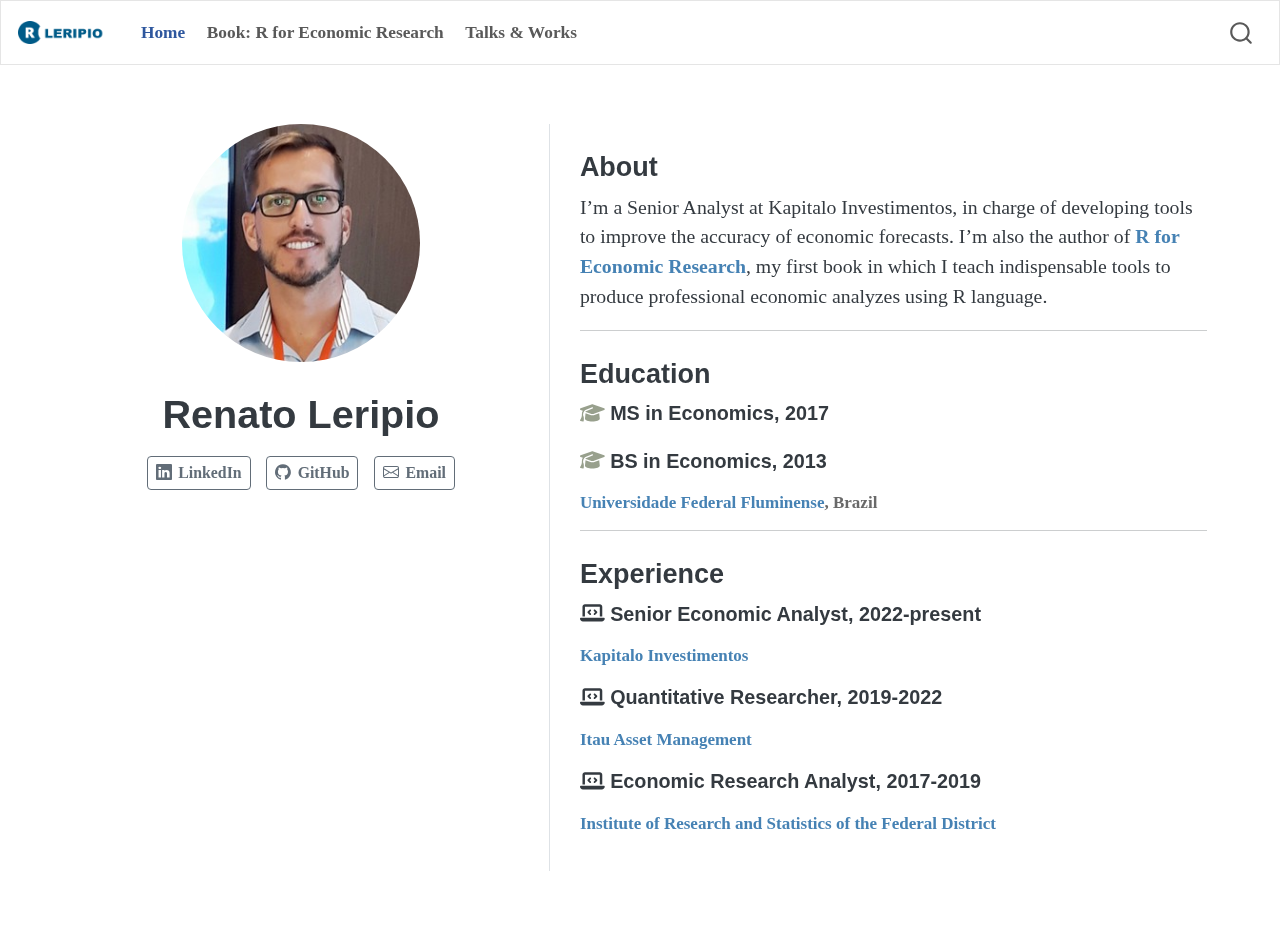
==== commit e35965ad: "Add files via upload" ====
--- a/docs/index.html
+++ b/docs/index.html
@@ -141,7 +141,7 @@
   <div class="about-contents"><main class="content column-page" id="quarto-document-content">
 <section id="about" class="level3">
 <h3 data-anchor-id="about">About</h3>
-<p>I’m a Senior Analyst at Kapitalo Investimentos, in charge of developing tools to improve the accuracy of economic forecasts. I’m also currently writing <a href="http://book.rleripio.com" target="_blank">R for Economic Research</a>, my first book in which I teach indispensable tools to produce professional economic analyzes using R language.</p>
+<p>I’m a Senior Analyst at Kapitalo Investimentos, in charge of developing tools to improve the accuracy of economic forecasts. I’m also the author of <a href="http://book.rleripio.com" target="_blank">R for Economic Research</a>, my first book in which I teach indispensable tools to produce professional economic analyzes using R language.</p>
 <hr>
 </section>
 <section id="education" class="level3">
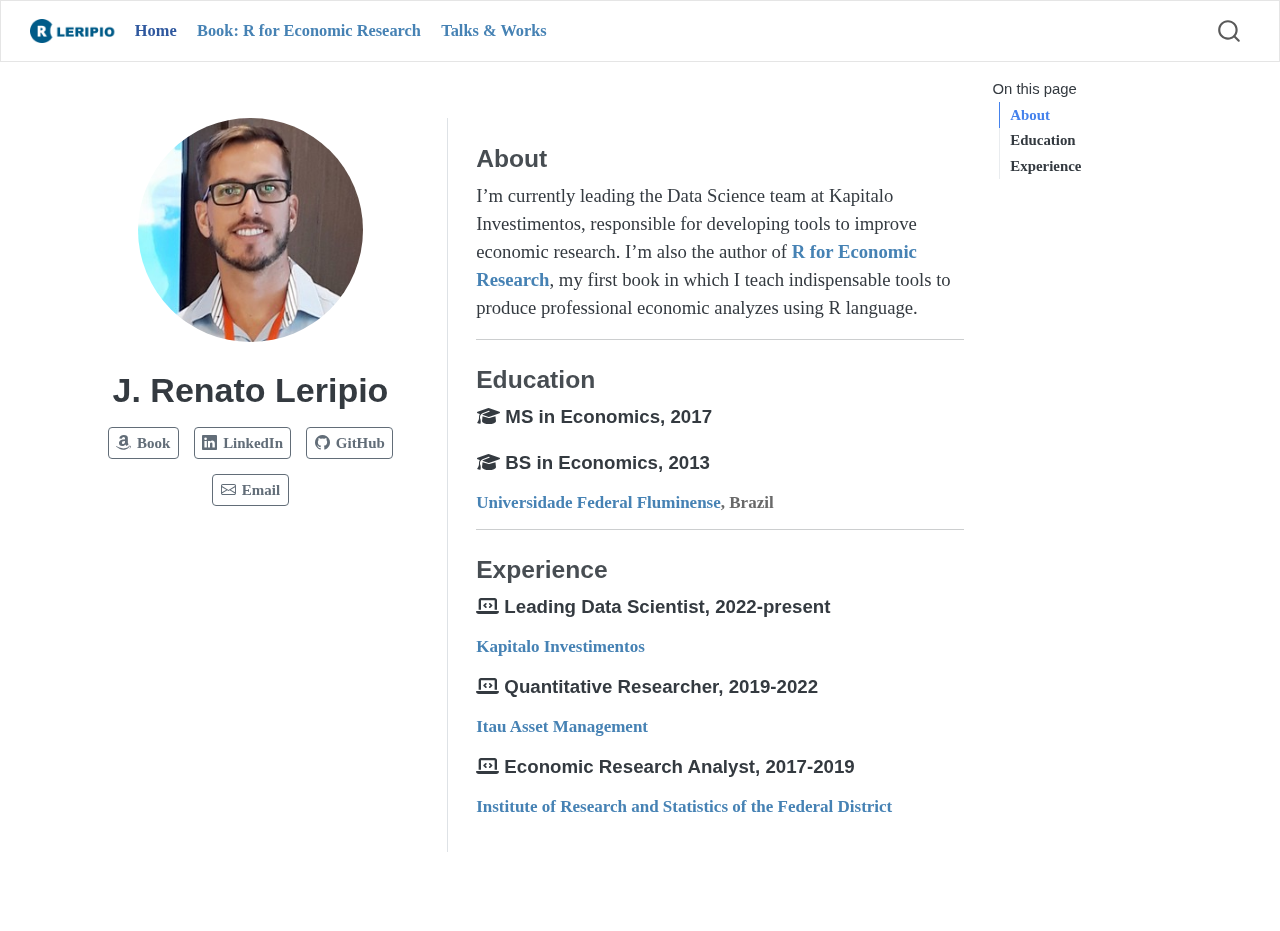
==== commit b85d052e: "Add files via upload" ====
--- a/docs/index.html
+++ b/docs/index.html
@@ -2,12 +2,12 @@
 <html xmlns="http://www.w3.org/1999/xhtml" lang="en" xml:lang="en"><head>
 
 <meta charset="utf-8">
-<meta name="generator" content="quarto-1.2.269">
+<meta name="generator" content="quarto-1.4.554">
 
 <meta name="viewport" content="width=device-width, initial-scale=1.0, user-scalable=yes">
 
 
-<title>Renato Leripio</title>
+<title>J. Renato Leripio</title>
 <style>
 code{white-space: pre-wrap;}
 span.smallcaps{font-variant: small-caps;}
@@ -17,7 +17,7 @@
 ul.task-list{list-style: none;}
 ul.task-list li input[type="checkbox"] {
   width: 0.8em;
-  margin: 0 0.8em 0.2em -1.6em;
+  margin: 0 0.8em 0.2em -1em; /* quarto-specific, see https://github.com/quarto-dev/quarto-cli/issues/4556 */ 
   vertical-align: middle;
 }
 </style>
@@ -39,13 +39,21 @@
 <script src="site_libs/bootstrap/bootstrap.min.js"></script>
 <link href="site_libs/bootstrap/bootstrap-icons.css" rel="stylesheet">
 <link href="site_libs/bootstrap/bootstrap.min.css" rel="stylesheet" id="quarto-bootstrap" data-mode="light">
+<link href="site_libs/quarto-contrib/fontawesome6-0.1.0/all.css" rel="stylesheet">
+<link href="site_libs/quarto-contrib/fontawesome6-0.1.0/latex-fontsize.css" rel="stylesheet">
 <script id="quarto-search-options" type="application/json">{
   "location": "navbar",
   "copy-button": false,
   "collapse-after": 3,
   "panel-placement": "end",
   "type": "overlay",
-  "limit": 20,
+  "limit": 50,
+  "keyboard-shortcut": [
+    "f",
+    "/",
+    "s"
+  ],
+  "show-item-context": false,
   "language": {
     "search-no-results-text": "No results",
     "search-matching-documents-text": "matching documents",
@@ -54,8 +62,10 @@
     "search-more-match-text": "more match in this document",
     "search-more-matches-text": "more matches in this document",
     "search-clear-button-title": "Clear",
+    "search-text-placeholder": "",
     "search-detached-cancel-button-title": "Cancel",
-    "search-submit-button-title": "Submit"
+    "search-submit-button-title": "Submit",
+    "search-label": "Search"
   }
 }</script>
 <script async="" src="https://www.googletagmanager.com/gtag/js?id=G-4HE60YY1JD"></script>
@@ -76,33 +86,35 @@
 
 <div id="quarto-search-results"></div>
   <header id="quarto-header" class="headroom fixed-top">
-    <nav class="navbar navbar-expand-lg navbar-dark ">
+    <nav class="navbar navbar-expand-lg " data-bs-theme="dark">
       <div class="navbar-container container-fluid">
-      <div class="navbar-brand-container">
+      <div class="navbar-brand-container mx-auto">
     <a href="./index.html" class="navbar-brand navbar-brand-logo">
     <img src="./images/logo.png" alt="" class="navbar-logo">
     </a>
   </div>
+            <div id="quarto-search" class="" title="Search"></div>
           <button class="navbar-toggler" type="button" data-bs-toggle="collapse" data-bs-target="#navbarCollapse" aria-controls="navbarCollapse" aria-expanded="false" aria-label="Toggle navigation" onclick="if (window.quartoToggleHeadroom) { window.quartoToggleHeadroom(); }">
   <span class="navbar-toggler-icon"></span>
 </button>
           <div class="collapse navbar-collapse" id="navbarCollapse">
             <ul class="navbar-nav navbar-nav-scroll me-auto">
   <li class="nav-item">
-    <a class="nav-link active" href="./index.html" aria-current="page">
- <span class="menu-text">Home</span></a>
+    <a class="nav-link active" href="./index.html" aria-current="page"> 
+<span class="menu-text">Home</span></a>
   </li>  
   <li class="nav-item">
-    <a class="nav-link" href="./book.html">
- <span class="menu-text">Book: R for Economic Research</span></a>
+    <a class="nav-link" href="./book.html"> 
+<span class="menu-text">Book: R for Economic Research</span></a>
   </li>  
   <li class="nav-item">
-    <a class="nav-link" href="./talks.html">
- <span class="menu-text">Talks &amp; Works</span></a>
+    <a class="nav-link" href="./talks.html"> 
+<span class="menu-text">Talks &amp; Works</span></a>
   </li>  
 </ul>
-              <div id="quarto-search" class="" title="Search"></div>
           </div> <!-- /navcollapse -->
+          <div class="quarto-navbar-tools">
+</div>
       </div> <!-- /container-fluid -->
     </nav>
 </header>
@@ -110,45 +122,59 @@
 <div id="quarto-content" class="quarto-container page-columns page-rows-contents page-layout-full page-navbar">
 <!-- sidebar -->
 <!-- margin-sidebar -->
-    
+    <div id="quarto-margin-sidebar" class="sidebar margin-sidebar">
+        <nav id="TOC" role="doc-toc" class="toc-active">
+    <h2 id="toc-title">On this page</h2>
+  <ul>
+  <li><a href="#about" id="toc-about" class="nav-link active" data-scroll-target="#about">About</a></li>
+  <li><a href="#education" id="toc-education" class="nav-link" data-scroll-target="#education">Education</a></li>
+  <li><a href="#experience" id="toc-experience" class="nav-link" data-scroll-target="#experience">Experience</a></li>
+  </ul>
+</nav>
+    </div>
 <!-- main -->
-<div class="quarto-about-trestles column-page">
+<div class="quarto-about-trestles content column-page-left">
   <div class="about-entity">
     <img src="images/headshot2.jpg" class="about-image
   round " style="height: 12em; width: 12em;">
 <header id="title-block-header" class="quarto-title-block default">
 <div class="quarto-title">
-<h1 class="title">Renato Leripio</h1>
+<h1 class="title">J. Renato Leripio</h1>
 </div>
-<div class="quarto-title-meta">
+<div class="quarto-title-meta column-page-left">
   </div>
 </header>
     <div class="about-links">
-  <a href="https://www.linkedin.com/in/leripiorenato/" class="about-link">
+  <a href="https://www.amazon.com/Economic-Research-Essential-economic-analysis-ebook/dp/B0CLQSFSBS/ref=sr_1_1?crid=1MHECS04W37FQ&amp;dib=eyJ2IjoiMSJ9.[base64].m2sE9U5Kc8M73nl2LjVgpgr-WuCogazt-hfKilvqcMk&amp;dib_tag=se&amp;keywords=r+for+economic+research&amp;qid=1716253408&amp;s=digital-text&amp;sprefix=r+for+economic+re%2Cdigital-text%2C276&amp;sr=1-1" class="about-link" rel="" target="">
+    <i class="bi bi-amazon"></i>
+     <span class="about-link-text">Book</span>
+  </a>
+  <a href="https://www.linkedin.com/in/leripiorenato/" class="about-link" rel="" target="">
     <i class="bi bi-linkedin"></i>
      <span class="about-link-text">LinkedIn</span>
   </a>
-  <a href="https://github.com/leripio" class="about-link">
+  <a href="https://github.com/leripio" class="about-link" rel="" target="">
     <i class="bi bi-github"></i>
      <span class="about-link-text">GitHub</span>
   </a>
-  <a href="mailto:leripiorenato@gmail.com" class="about-link">
+  <a href="mailto:leripiorenato@gmail.com" class="about-link" rel="" target="">
     <i class="bi bi-envelope"></i>
      <span class="about-link-text">Email</span>
   </a>
 </div>
   </div>
-  <div class="about-contents"><main class="content column-page" id="quarto-document-content">
+  <div class="about-contents"><main class="content column-page-left" id="quarto-document-content">
+
 <section id="about" class="level3">
 <h3 data-anchor-id="about">About</h3>
-<p>I’m a Senior Analyst at Kapitalo Investimentos, in charge of developing tools to improve the accuracy of economic forecasts. I’m also the author of <a href="http://book.rleripio.com" target="_blank">R for Economic Research</a>, my first book in which I teach indispensable tools to produce professional economic analyzes using R language.</p>
+<p>I’m currently leading the Data Science team at Kapitalo Investimentos, responsible for developing tools to improve economic research. I’m also the author of <a href="http://book.rleripio.com" target="_blank">R for Economic Research</a>, my first book in which I teach indispensable tools to produce professional economic analyzes using R language.</p>
 <hr>
 </section>
 <section id="education" class="level3">
 <h3 data-anchor-id="education">Education</h3>
-<svg aria-label="Graduation Cap" role="img" viewbox="0 0 640 512" style="height:1em;width:1.25em;vertical-align:-0.125em;margin-left:auto;margin-right:auto;font-size:inherit;fill:#98A08D;overflow:visible;position:relative;"><title>Graduation Cap</title><path d="M320 32c-8.1 0-16.1 1.4-23.7 4.1L15.8 137.4C6.3 140.9 0 149.9 0 160s6.3 19.1 15.8 22.6l57.9 20.9C57.3 229.3 48 259.8 48 291.9v28.1c0 28.4-10.8 57.7-22.3 80.8c-6.5 13-13.9 25.8-22.5 37.6C0 442.7-.9 448.3 .9 453.4s6 8.9 11.2 10.2l64 16c4.2 1.1 8.7 .3 12.4-2s6.3-6.1 7.1-10.4c8.6-42.8 4.3-81.2-2.1-108.7C90.3 344.3 86 329.8 80 316.5V291.9c0-30.2 10.2-58.7 27.9-81.5c12.9-15.5 29.6-28 49.2-35.7l157-61.7c8.2-3.2 17.5 .8 20.7 9s-.8 17.5-9 20.7l-157 61.7c-12.4 4.9-23.3 12.4-32.2 21.6l159.6 57.6c7.6 2.7 15.6 4.1 23.7 4.1s16.1-1.4 23.7-4.1L624.2 182.6c9.5-3.4 15.8-12.5 15.8-22.6s-6.3-19.1-15.8-22.6L343.7 36.1C336.1 33.4 328.1 32 320 32zM128 408c0 35.3 86 72 192 72s192-36.7 192-72L496.7 262.6 354.5 314c-11.1 4-22.8 6-34.5 6s-23.5-2-34.5-6L143.3 262.6 128 408z"></path></svg> <strong>MS in Economics, 2017</strong>
+<i class="fa-solid fa-graduation-cap" aria-label="graduation-cap"></i> <strong>MS in Economics, 2017</strong>
 <p></p>
-<svg aria-label="Graduation Cap" role="img" viewbox="0 0 640 512" style="height:1em;width:1.25em;vertical-align:-0.125em;margin-left:auto;margin-right:auto;font-size:inherit;fill:#98A08D;overflow:visible;position:relative;"><title>Graduation Cap</title><path d="M320 32c-8.1 0-16.1 1.4-23.7 4.1L15.8 137.4C6.3 140.9 0 149.9 0 160s6.3 19.1 15.8 22.6l57.9 20.9C57.3 229.3 48 259.8 48 291.9v28.1c0 28.4-10.8 57.7-22.3 80.8c-6.5 13-13.9 25.8-22.5 37.6C0 442.7-.9 448.3 .9 453.4s6 8.9 11.2 10.2l64 16c4.2 1.1 8.7 .3 12.4-2s6.3-6.1 7.1-10.4c8.6-42.8 4.3-81.2-2.1-108.7C90.3 344.3 86 329.8 80 316.5V291.9c0-30.2 10.2-58.7 27.9-81.5c12.9-15.5 29.6-28 49.2-35.7l157-61.7c8.2-3.2 17.5 .8 20.7 9s-.8 17.5-9 20.7l-157 61.7c-12.4 4.9-23.3 12.4-32.2 21.6l159.6 57.6c7.6 2.7 15.6 4.1 23.7 4.1s16.1-1.4 23.7-4.1L624.2 182.6c9.5-3.4 15.8-12.5 15.8-22.6s-6.3-19.1-15.8-22.6L343.7 36.1C336.1 33.4 328.1 32 320 32zM128 408c0 35.3 86 72 192 72s192-36.7 192-72L496.7 262.6 354.5 314c-11.1 4-22.8 6-34.5 6s-23.5-2-34.5-6L143.3 262.6 128 408z"></path></svg> <strong>BS in Economics, 2013</strong>
+<i class="fa-solid fa-graduation-cap" aria-label="graduation-cap"></i> <strong>BS in Economics, 2013</strong>
 <p></p>
 <p class="custom-filiation">
 <a href="https://www.uff.br/">Universidade Federal Fluminense</a>, Brazil
@@ -157,17 +183,17 @@
 </section>
 <section id="experience" class="level3">
 <h3 data-anchor-id="experience">Experience</h3>
-<svg aria-hidden="true" role="img" viewbox="0 0 640 512" style="height:1em;width:1.25em;vertical-align:-0.125em;margin-left:auto;margin-right:auto;font-size:inherit;fill:currentColor;overflow:visible;position:relative;"><path d="M64 96c0-35.3 28.7-64 64-64H512c35.3 0 64 28.7 64 64V352H512V96H128V352H64V96zM0 403.2C0 392.6 8.6 384 19.2 384H620.8c10.6 0 19.2 8.6 19.2 19.2c0 42.4-34.4 76.8-76.8 76.8H76.8C34.4 480 0 445.6 0 403.2zM281 209l-31 31 31 31c9.4 9.4 9.4 24.6 0 33.9s-24.6 9.4-33.9 0l-48-48c-9.4-9.4-9.4-24.6 0-33.9l48-48c9.4-9.4 24.6-9.4 33.9 0s9.4 24.6 0 33.9zM393 175l48 48c9.4 9.4 9.4 24.6 0 33.9l-48 48c-9.4 9.4-24.6 9.4-33.9 0s-9.4-24.6 0-33.9l31-31-31-31c-9.4-9.4-9.4-24.6 0-33.9s24.6-9.4 33.9 0z"></path></svg> <strong>Senior Economic Analyst, 2022-present</strong>
+<i class="fa-solid fa-laptop-code" aria-label="laptop-code"></i> <strong>Leading Data Scientist, 2022-present</strong>
 <p></p>
 <p class="custom-filiation">
 <a href="https://www.kapitalo.com.br">Kapitalo Investimentos</a>
 </p>
-<svg aria-hidden="true" role="img" viewbox="0 0 640 512" style="height:1em;width:1.25em;vertical-align:-0.125em;margin-left:auto;margin-right:auto;font-size:inherit;fill:currentColor;overflow:visible;position:relative;"><path d="M64 96c0-35.3 28.7-64 64-64H512c35.3 0 64 28.7 64 64V352H512V96H128V352H64V96zM0 403.2C0 392.6 8.6 384 19.2 384H620.8c10.6 0 19.2 8.6 19.2 19.2c0 42.4-34.4 76.8-76.8 76.8H76.8C34.4 480 0 445.6 0 403.2zM281 209l-31 31 31 31c9.4 9.4 9.4 24.6 0 33.9s-24.6 9.4-33.9 0l-48-48c-9.4-9.4-9.4-24.6 0-33.9l48-48c9.4-9.4 24.6-9.4 33.9 0s9.4 24.6 0 33.9zM393 175l48 48c9.4 9.4 9.4 24.6 0 33.9l-48 48c-9.4 9.4-24.6 9.4-33.9 0s-9.4-24.6 0-33.9l31-31-31-31c-9.4-9.4-9.4-24.6 0-33.9s24.6-9.4 33.9 0z"></path></svg> <strong>Quantitative Researcher, 2019-2022</strong>
+<i class="fa-solid fa-laptop-code" aria-label="laptop-code"></i> <strong>Quantitative Researcher, 2019-2022</strong>
 <p></p>
 <p class="custom-filiation">
 <a href="https://www.itauassetmanagement.com.br/">Itau Asset Management</a>
 </p>
-<svg aria-hidden="true" role="img" viewbox="0 0 640 512" style="height:1em;width:1.25em;vertical-align:-0.125em;margin-left:auto;margin-right:auto;font-size:inherit;fill:currentColor;overflow:visible;position:relative;"><path d="M64 96c0-35.3 28.7-64 64-64H512c35.3 0 64 28.7 64 64V352H512V96H128V352H64V96zM0 403.2C0 392.6 8.6 384 19.2 384H620.8c10.6 0 19.2 8.6 19.2 19.2c0 42.4-34.4 76.8-76.8 76.8H76.8C34.4 480 0 445.6 0 403.2zM281 209l-31 31 31 31c9.4 9.4 9.4 24.6 0 33.9s-24.6 9.4-33.9 0l-48-48c-9.4-9.4-9.4-24.6 0-33.9l48-48c9.4-9.4 24.6-9.4 33.9 0s9.4 24.6 0 33.9zM393 175l48 48c9.4 9.4 9.4 24.6 0 33.9l-48 48c-9.4 9.4-24.6 9.4-33.9 0s-9.4-24.6 0-33.9l31-31-31-31c-9.4-9.4-9.4-24.6 0-33.9s24.6-9.4 33.9 0z"></path></svg> <strong>Economic Research Analyst, 2017-2019</strong>
+<i class="fa-solid fa-laptop-code" aria-label="laptop-code"></i> <strong>Economic Research Analyst, 2017-2019</strong>
 <p></p>
 <p class="custom-filiation">
 <a href="https://www.ipe.df.gov.br/">Institute of Research and Statistics of the Federal District</a>
@@ -198,9 +224,23 @@
     }
   }
   toggleBodyColorPrimary();  
+  const isCodeAnnotation = (el) => {
+    for (const clz of el.classList) {
+      if (clz.startsWith('code-annotation-')) {                     
+        return true;
+      }
+    }
+    return false;
+  }
   const clipboard = new window.ClipboardJS('.code-copy-button', {
-    target: function(trigger) {
-      return trigger.previousElementSibling;
+    text: function(trigger) {
+      const codeEl = trigger.previousElementSibling.cloneNode(true);
+      for (const childEl of codeEl.children) {
+        if (isCodeAnnotation(childEl)) {
+          childEl.remove();
+        }
+      }
+      return codeEl.innerText;
     }
   });
   clipboard.on('success', function(e) {
@@ -236,10 +276,27 @@
     // clear code selection
     e.clearSelection();
   });
-  function tippyHover(el, contentFn) {
+    var localhostRegex = new RegExp(/^(?:http|https):\/\/localhost\:?[0-9]*\//);
+    var mailtoRegex = new RegExp(/^mailto:/);
+      var filterRegex = new RegExp('/' + window.location.host + '/');
+    var isInternal = (href) => {
+        return filterRegex.test(href) || localhostRegex.test(href) || mailtoRegex.test(href);
+    }
+    // Inspect non-navigation links and adorn them if external
+ 	var links = window.document.querySelectorAll('a[href]:not(.nav-link):not(.navbar-brand):not(.toc-action):not(.sidebar-link):not(.sidebar-item-toggle):not(.pagination-link):not(.no-external):not([aria-hidden]):not(.dropdown-item):not(.quarto-navigation-tool)');
+    for (var i=0; i<links.length; i++) {
+      const link = links[i];
+      if (!isInternal(link.href)) {
+        // undo the damage that might have been done by quarto-nav.js in the case of
+        // links that we want to consider external
+        if (link.dataset.originalHref !== undefined) {
+          link.href = link.dataset.originalHref;
+        }
+      }
+    }
+  function tippyHover(el, contentFn, onTriggerFn, onUntriggerFn) {
     const config = {
       allowHTML: true,
-      content: contentFn,
       maxWidth: 500,
       delay: 100,
       arrow: false,
@@ -249,8 +306,17 @@
       interactive: true,
       interactiveBorder: 10,
       theme: 'quarto',
-      placement: 'bottom-start'
+      placement: 'bottom-start',
     };
+    if (contentFn) {
+      config.content = contentFn;
+    }
+    if (onTriggerFn) {
+      config.onTrigger = onTriggerFn;
+    }
+    if (onUntriggerFn) {
+      config.onUntrigger = onUntriggerFn;
+    }
     window.tippy(el, config); 
   }
   const noterefs = window.document.querySelectorAll('a[role="doc-noteref"]');
@@ -262,9 +328,245 @@
       try { href = new URL(href).hash; } catch {}
       const id = href.replace(/^#\/?/, "");
       const note = window.document.getElementById(id);
-      return note.innerHTML;
+      if (note) {
+        return note.innerHTML;
+      } else {
+        return "";
+      }
     });
   }
+  const xrefs = window.document.querySelectorAll('a.quarto-xref');
+  const processXRef = (id, note) => {
+    // Strip column container classes
+    const stripColumnClz = (el) => {
+      el.classList.remove("page-full", "page-columns");
+      if (el.children) {
+        for (const child of el.children) {
+          stripColumnClz(child);
+        }
+      }
+    }
+    stripColumnClz(note)
+    if (id === null || id.startsWith('sec-')) {
+      // Special case sections, only their first couple elements
+      const container = document.createElement("div");
+      if (note.children && note.children.length > 2) {
+        container.appendChild(note.children[0].cloneNode(true));
+        for (let i = 1; i < note.children.length; i++) {
+          const child = note.children[i];
+          if (child.tagName === "P" && child.innerText === "") {
+            continue;
+          } else {
+            container.appendChild(child.cloneNode(true));
+            break;
+          }
+        }
+        if (window.Quarto?.typesetMath) {
+          window.Quarto.typesetMath(container);
+        }
+        return container.innerHTML
+      } else {
+        if (window.Quarto?.typesetMath) {
+          window.Quarto.typesetMath(note);
+        }
+        return note.innerHTML;
+      }
+    } else {
+      // Remove any anchor links if they are present
+      const anchorLink = note.querySelector('a.anchorjs-link');
+      if (anchorLink) {
+        anchorLink.remove();
+      }
+      if (window.Quarto?.typesetMath) {
+        window.Quarto.typesetMath(note);
+      }
+      // TODO in 1.5, we should make sure this works without a callout special case
+      if (note.classList.contains("callout")) {
+        return note.outerHTML;
+      } else {
+        return note.innerHTML;
+      }
+    }
+  }
+  for (var i=0; i<xrefs.length; i++) {
+    const xref = xrefs[i];
+    tippyHover(xref, undefined, function(instance) {
+      instance.disable();
+      let url = xref.getAttribute('href');
+      let hash = undefined; 
+      if (url.startsWith('#')) {
+        hash = url;
+      } else {
+        try { hash = new URL(url).hash; } catch {}
+      }
+      if (hash) {
+        const id = hash.replace(/^#\/?/, "");
+        const note = window.document.getElementById(id);
+        if (note !== null) {
+          try {
+            const html = processXRef(id, note.cloneNode(true));
+            instance.setContent(html);
+          } finally {
+            instance.enable();
+            instance.show();
+          }
+        } else {
+          // See if we can fetch this
+          fetch(url.split('#')[0])
+          .then(res => res.text())
+          .then(html => {
+            const parser = new DOMParser();
+            const htmlDoc = parser.parseFromString(html, "text/html");
+            const note = htmlDoc.getElementById(id);
+            if (note !== null) {
+              const html = processXRef(id, note);
+              instance.setContent(html);
+            } 
+          }).finally(() => {
+            instance.enable();
+            instance.show();
+          });
+        }
+      } else {
+        // See if we can fetch a full url (with no hash to target)
+        // This is a special case and we should probably do some content thinning / targeting
+        fetch(url)
+        .then(res => res.text())
+        .then(html => {
+          const parser = new DOMParser();
+          const htmlDoc = parser.parseFromString(html, "text/html");
+          const note = htmlDoc.querySelector('main.content');
+          if (note !== null) {
+            // This should only happen for chapter cross references
+            // (since there is no id in the URL)
+            // remove the first header
+            if (note.children.length > 0 && note.children[0].tagName === "HEADER") {
+              note.children[0].remove();
+            }
+            const html = processXRef(null, note);
+            instance.setContent(html);
+          } 
+        }).finally(() => {
+          instance.enable();
+          instance.show();
+        });
+      }
+    }, function(instance) {
+    });
+  }
+      let selectedAnnoteEl;
+      const selectorForAnnotation = ( cell, annotation) => {
+        let cellAttr = 'data-code-cell="' + cell + '"';
+        let lineAttr = 'data-code-annotation="' +  annotation + '"';
+        const selector = 'span[' + cellAttr + '][' + lineAttr + ']';
+        return selector;
+      }
+      const selectCodeLines = (annoteEl) => {
+        const doc = window.document;
+        const targetCell = annoteEl.getAttribute("data-target-cell");
+        const targetAnnotation = annoteEl.getAttribute("data-target-annotation");
+        const annoteSpan = window.document.querySelector(selectorForAnnotation(targetCell, targetAnnotation));
+        const lines = annoteSpan.getAttribute("data-code-lines").split(",");
+        const lineIds = lines.map((line) => {
+          return targetCell + "-" + line;
+        })
+        let top = null;
+        let height = null;
+        let parent = null;
+        if (lineIds.length > 0) {
+            //compute the position of the single el (top and bottom and make a div)
+            const el = window.document.getElementById(lineIds[0]);
+            top = el.offsetTop;
+            height = el.offsetHeight;
+            parent = el.parentElement.parentElement;
+          if (lineIds.length > 1) {
+            const lastEl = window.document.getElementById(lineIds[lineIds.length - 1]);
+            const bottom = lastEl.offsetTop + lastEl.offsetHeight;
+            height = bottom - top;
+          }
+          if (top !== null && height !== null && parent !== null) {
+            // cook up a div (if necessary) and position it 
+            let div = window.document.getElementById("code-annotation-line-highlight");
+            if (div === null) {
+              div = window.document.createElement("div");
+              div.setAttribute("id", "code-annotation-line-highlight");
+              div.style.position = 'absolute';
+              parent.appendChild(div);
+            }
+            div.style.top = top - 2 + "px";
+            div.style.height = height + 4 + "px";
+            div.style.left = 0;
+            let gutterDiv = window.document.getElementById("code-annotation-line-highlight-gutter");
+            if (gutterDiv === null) {
+              gutterDiv = window.document.createElement("div");
+              gutterDiv.setAttribute("id", "code-annotation-line-highlight-gutter");
+              gutterDiv.style.position = 'absolute';
+              const codeCell = window.document.getElementById(targetCell);
+              const gutter = codeCell.querySelector('.code-annotation-gutter');
+              gutter.appendChild(gutterDiv);
+            }
+            gutterDiv.style.top = top - 2 + "px";
+            gutterDiv.style.height = height + 4 + "px";
+          }
+          selectedAnnoteEl = annoteEl;
+        }
+      };
+      const unselectCodeLines = () => {
+        const elementsIds = ["code-annotation-line-highlight", "code-annotation-line-highlight-gutter"];
+        elementsIds.forEach((elId) => {
+          const div = window.document.getElementById(elId);
+          if (div) {
+            div.remove();
+          }
+        });
+        selectedAnnoteEl = undefined;
+      };
+        // Handle positioning of the toggle
+    window.addEventListener(
+      "resize",
+      throttle(() => {
+        elRect = undefined;
+        if (selectedAnnoteEl) {
+          selectCodeLines(selectedAnnoteEl);
+        }
+      }, 10)
+    );
+    function throttle(fn, ms) {
+    let throttle = false;
+    let timer;
+      return (...args) => {
+        if(!throttle) { // first call gets through
+            fn.apply(this, args);
+            throttle = true;
+        } else { // all the others get throttled
+            if(timer) clearTimeout(timer); // cancel #2
+            timer = setTimeout(() => {
+              fn.apply(this, args);
+              timer = throttle = false;
+            }, ms);
+        }
+      };
+    }
+      // Attach click handler to the DT
+      const annoteDls = window.document.querySelectorAll('dt[data-target-cell]');
+      for (const annoteDlNode of annoteDls) {
+        annoteDlNode.addEventListener('click', (event) => {
+          const clickedEl = event.target;
+          if (clickedEl !== selectedAnnoteEl) {
+            unselectCodeLines();
+            const activeEl = window.document.querySelector('dt[data-target-cell].code-annotation-active');
+            if (activeEl) {
+              activeEl.classList.remove('code-annotation-active');
+            }
+            selectCodeLines(clickedEl);
+            clickedEl.classList.add('code-annotation-active');
+          } else {
+            // Unselect the line
+            unselectCodeLines();
+            clickedEl.classList.remove('code-annotation-active');
+          }
+        });
+      }
   const findCites = (el) => {
     const parentEl = el.parentElement;
     if (parentEl) {
@@ -308,4 +610,5 @@
 
 
 
+
 </body></html>--- a/docs/site_libs/quarto-html/quarto-syntax-highlighting.css
+++ b/docs/site_libs/quarto-html/quarto-syntax-highlighting.css
@@ -55,62 +55,85 @@
 
 code span.ot {
   color: #003B4F;
+  font-style: inherit;
 }
 
 code span.at {
   color: #657422;
+  font-style: inherit;
 }
 
 code span.ss {
   color: #20794D;
+  font-style: inherit;
 }
 
 code span.an {
   color: #5E5E5E;
+  font-style: inherit;
 }
 
 code span.fu {
   color: #4758AB;
+  font-style: inherit;
 }
 
 code span.st {
   color: #20794D;
+  font-style: inherit;
 }
 
 code span.cf {
   color: #003B4F;
+  font-style: inherit;
 }
 
 code span.op {
   color: #5E5E5E;
+  font-style: inherit;
 }
 
 code span.er {
   color: #AD0000;
+  font-style: inherit;
 }
 
 code span.bn {
   color: #AD0000;
+  font-style: inherit;
 }
 
 code span.al {
   color: #AD0000;
+  font-style: inherit;
 }
 
 code span.va {
   color: #111111;
+  font-style: inherit;
+}
+
+code span.bu {
+  font-style: inherit;
+}
+
+code span.ex {
+  font-style: inherit;
 }
 
 code span.pp {
   color: #AD0000;
+  font-style: inherit;
 }
 
 code span.in {
   color: #5E5E5E;
+  font-style: inherit;
 }
 
 code span.vs {
   color: #20794D;
+  font-style: inherit;
 }
 
 code span.wa {
@@ -125,22 +148,27 @@
 
 code span.im {
   color: #00769E;
+  font-style: inherit;
 }
 
 code span.ch {
   color: #20794D;
+  font-style: inherit;
 }
 
 code span.dt {
   color: #AD0000;
+  font-style: inherit;
 }
 
 code span.fl {
   color: #AD0000;
+  font-style: inherit;
 }
 
 code span.co {
   color: #5E5E5E;
+  font-style: inherit;
 }
 
 code span.cv {
@@ -150,18 +178,22 @@
 
 code span.cn {
   color: #8f5902;
+  font-style: inherit;
 }
 
 code span.sc {
   color: #5E5E5E;
+  font-style: inherit;
 }
 
 code span.dv {
   color: #AD0000;
+  font-style: inherit;
 }
 
 code span.kw {
   color: #003B4F;
+  font-style: inherit;
 }
 
 .prevent-inlining {
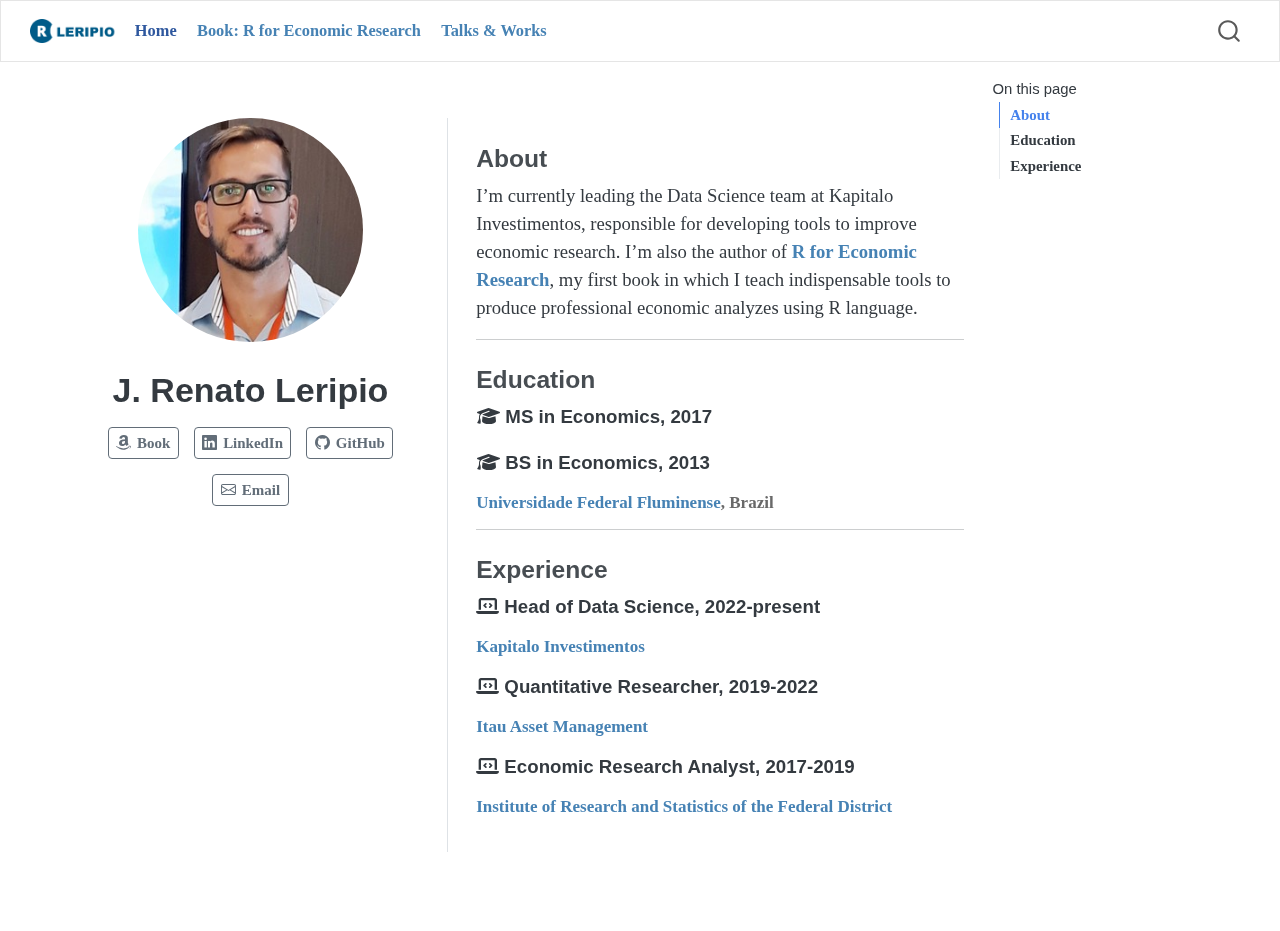
